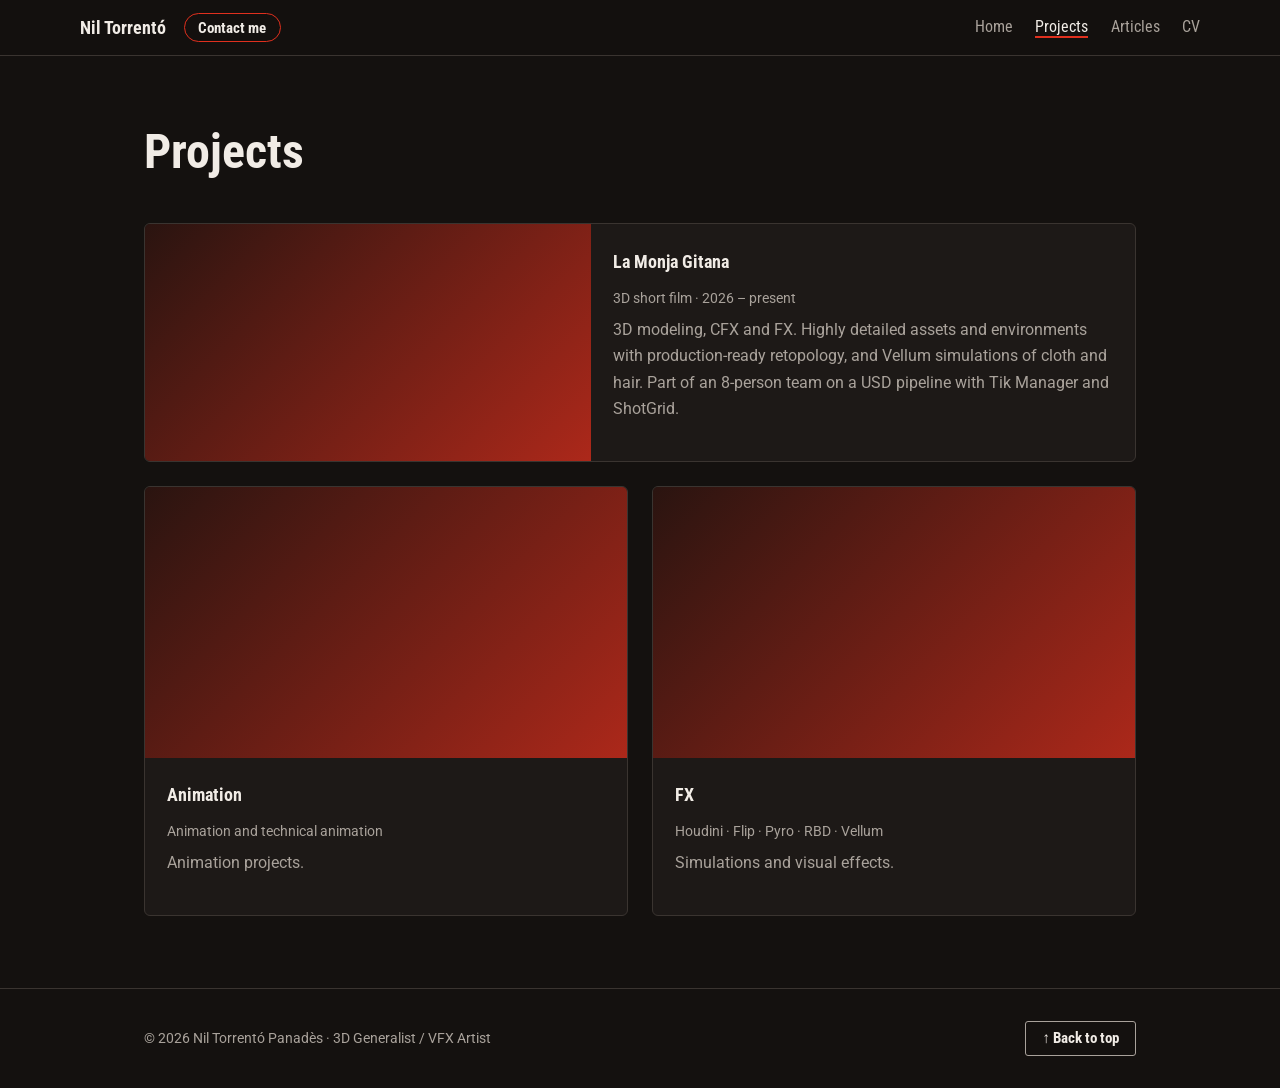
==== projects.html @ 7f0f0957 "Add files via upload" ====
<!DOCTYPE html>
<html lang="en">
<head>
  <meta charset="utf-8">
  <meta name="viewport" content="width=device-width, initial-scale=1">
  <title>Projects — Nil Torrentó Panadès</title>
  <meta name="description" content="Portfolio of Nil Torrentó Panadès, 3D Generalist and VFX Artist. Houdini FX, modeling, lookdev and technical animation.">
  <meta name="theme-color" content="#14110f">
  <link rel="preconnect" href="https://fonts.googleapis.com">
  <link rel="preconnect" href="https://fonts.gstatic.com" crossorigin>
  <link href="https://fonts.googleapis.com/css2?family=Roboto+Condensed:wght@300;400;700&family=Roboto:wght@400;500&display=swap" rel="stylesheet">
  <link rel="stylesheet" href="css/style.css">
</head>
<body>
<header class="site-header">
  <div class="header-left">
    <a class="brand" href="index.html">Nil Torrentó</a>
    <a class="contact-link" href="contact.html">Contact me</a>
  </div>
  <nav aria-label="Main navigation">
    <a href="index.html">Home</a>
    <a href="projects.html" aria-current="page">Projects</a>
    <a href="articles.html">Articles</a>
    <a href="cv.html">CV</a>
  </nav>
</header>
<main>
  <section class="page-top">
    <div class="wrap">
      <h1 class="page-title">Projects</h1>
    </div>
  </section>
  <section style="border-top:0;padding-top:0">
    <div class="wrap">
      <div class="projects">
        <a class="project featured" href="la-monja-gitana.html">
          <div class="thumb" role="img" aria-label="La Monja Gitana project image"></div>
          <div class="info">
            <h3>La Monja Gitana</h3>
            <p class="meta">3D short film · 2026 – present</p>
            <p>3D modeling, CFX and FX. Highly detailed assets and environments with production-ready retopology, and Vellum simulations of cloth and hair. Part of an 8-person team on a USD pipeline with Tik Manager and ShotGrid.</p>
          </div>
        </a>
        <a class="project" href="animacio.html">
          <div class="thumb" role="img" aria-label="Animation"></div>
          <div class="info"><h3>Animation</h3><p class="meta">Animation and technical animation</p><p>Animation projects.</p></div>
        </a>
        <a class="project" href="fx.html">
          <div class="thumb" role="img" aria-label="FX"></div>
          <div class="info"><h3>FX</h3><p class="meta">Houdini · Flip · Pyro · RBD · Vellum</p><p>Simulations and visual effects.</p></div>
        </a>
      </div>
    </div>
  </section>
</main>
<footer class="site-footer">
  <div class="wrap footer-row"><span>© 2026 Nil Torrentó Panadès · 3D Generalist / VFX Artist</span><a class="to-top" href="#">&uarr; Back to top</a></div>
</footer>
<script src="code/scroll.js"></script>
</body>
</html>
---- css/style.css ----
:root {
  --bg: #14110f;
  --panel: #1d1917;
  --line: #3a3430;
  --text: #f1ece6;
  --muted: #a9a29b;
  --ember: #e0301e;
  --glow: #fff5f0;
  --head: "Roboto Condensed", "Arial Narrow", sans-serif;
  --body: "Roboto", Arial, sans-serif;
}
* { box-sizing: border-box; }
html { scroll-behavior: smooth; scroll-padding-top: 64px; }
body { margin: 0; background: var(--bg); color: var(--text); font: 400 1rem/1.65 var(--body); }
a { color: inherit; }
:focus-visible { outline: 2px solid var(--glow); outline-offset: 3px; }
.wrap { max-width: 1040px; margin: 0 auto; padding: 0 1.5rem; }
section { padding: 4.5rem 0; border-top: 1px solid var(--line); }
h1, h2, h3 { font-family: var(--head); margin: 0; }
h2 { font-size: 2rem; font-weight: 700; margin-bottom: 1.5rem; }
h3 { font-size: 1.15rem; font-weight: 700; margin: 1.75rem 0 .6rem; }
h3:first-child { margin-top: 0; }
p { max-width: 62ch; margin: 0 0 1rem; color: var(--muted); }
strong { color: var(--text); }
code { background: var(--panel); padding: .1em .4em; border-radius: 3px; font-size: .9em; }
.meta { font-size: .9rem; margin-bottom: .4rem; }

/* Capçalera */
.site-header { position: sticky; top: 0; z-index: 10; display: flex; justify-content: space-between; align-items: center; gap: 1rem; flex-wrap: wrap; padding: .8rem 1.5rem; background: rgba(20,17,15,.92); backdrop-filter: blur(8px); border-bottom: 1px solid var(--line); }
.brand { font: 700 1.15rem var(--head); text-decoration: none; }
.site-header nav { display: flex; gap: 1.4rem; flex-wrap: wrap; }
.site-header nav a { font: 400 1rem var(--head); text-decoration: none; color: var(--muted); }
.site-header nav a:hover { color: var(--text); }

/* Hero: foc, com la capçalera del CV */
.hero { position: relative; padding: 7rem 0 5rem; border-top: 0; overflow: hidden;
  background:
    radial-gradient(ellipse 55% 70% at 78% 20%, rgba(255,122,46,.55), transparent 65%),
    radial-gradient(ellipse 45% 60% at 60% 0%, rgba(224,48,30,.75), transparent 70%),
    radial-gradient(ellipse 40% 50% at 95% 70%, rgba(150,20,10,.55), transparent 70%),
    var(--bg);
  /* Per posar una imatge: afegeix url("../images/fx/hero.jpg") com a primera capa */
}
.hero h1 { display: block; }
.hero .name { display: block; font-weight: 300; font-size: clamp(2.2rem, 7vw, 4.6rem); text-transform: uppercase; line-height: 1.05; }
.hero .role { display: block; margin-top: .4rem; font-weight: 700; font-size: clamp(1.1rem, 3.6vw, 2.2rem); letter-spacing: .14em; text-transform: uppercase; }
.lead { font-size: 1.2rem; color: var(--text); max-width: 54ch; margin: 2rem 0; }
.lead.small { font-size: 1.05rem; margin: 0 0 1rem; color: var(--muted); }
.hero-links { display: flex; gap: .75rem; flex-wrap: wrap; }

.btn { display: inline-block; padding: .65rem 1.3rem; color: #fff; text-decoration: none; font: 700 1rem var(--head); border: 1px solid var(--ember); border-radius: 3px; cursor: pointer; }
.btn:hover { background: var(--glow); border-color: var(--glow); color: #14110f; }
.btn.ghost { background: transparent; color: var(--text); border-color: var(--muted); }
.btn.ghost:hover { background: var(--text); border-color: var(--text); color: var(--bg); }
.btn.small { padding: .4rem .9rem; font-size: .95rem; }

.two-col { display: grid; grid-template-columns: 1fr 1fr; gap: 3rem; }
.skills { margin: 0; padding-left: 1.1rem; color: var(--muted); }
.skills li { margin-bottom: .35rem; }

/* Projectes */
.projects { display: grid; grid-template-columns: repeat(2, 1fr); gap: 1.5rem; }
.project { display: flex; flex-direction: column; background: var(--panel); border: 1px solid var(--line); border-radius: 6px; overflow: hidden; text-decoration: none; }
.project:hover { border-color: var(--glow); }
.project.featured { grid-column: 1 / -1; flex-direction: row; }
.thumb { flex: 0 0 auto; aspect-ratio: 16 / 9; background: linear-gradient(135deg, #2a1410, var(--ember) 140%); }
.featured .thumb { width: 45%; aspect-ratio: auto; min-height: 220px; }
.info { padding: 1.4rem; }
.info h3 { margin-top: 0; }

/* Visor */
.sub { margin-bottom: 1.5rem; }
.viewer-box { position: relative; height: min(60vh, 520px); background: radial-gradient(circle at 50% 40%, #2a2320, #0e0c0b); border: 1px solid var(--line); border-radius: 6px; overflow: hidden; }
.viewer-box.over { border-color: var(--glow); }
model-viewer { width: 100%; height: 100%; --poster-color: transparent; }
.viewer-empty { position: absolute; inset: 0; display: grid; place-items: center; text-align: center; padding: 1rem; color: var(--muted); pointer-events: none; }
.viewer-empty[hidden] { display: none; }
.viewer-bar { display: flex; align-items: center; gap: .75rem; flex-wrap: wrap; margin-top: 1rem; }
.viewer-bar label:not(.btn) { color: var(--muted); }
select { background: var(--panel); color: var(--text); border: 1px solid var(--line); border-radius: 3px; padding: .45rem .7rem; font: inherit; max-width: 100%; }

/* Articles */
.empty { padding: 2rem; border: 1px dashed var(--line); border-radius: 6px; }
.empty p { margin: 0; }

/* CV */
.cv-head { display: flex; justify-content: space-between; align-items: baseline; gap: 1rem; flex-wrap: wrap; margin-bottom: 1.5rem; }
.cv-head h2 { margin: 0; }
.role-line { margin-bottom: .1rem; color: var(--text); }
.tags { display: flex; flex-wrap: wrap; gap: .5rem; }
.tags span { padding: .2rem .7rem; border: 1px solid var(--line); border-radius: 999px; font-size: .9rem; color: var(--text); }

.mail { font: 300 clamp(1.4rem, 4vw, 2.2rem) var(--head); color: var(--glow); text-decoration: none; border-bottom: 1px solid currentColor; }
.mail:hover { color: var(--text); }
#contacte .hero-links { margin-top: 2rem; }
.site-footer { padding: 2rem 0; border-top: 1px solid var(--line); color: var(--muted); font-size: .9rem; }

@media (max-width: 760px) {
  .two-col, .projects { grid-template-columns: 1fr; gap: 2rem; }
  .project.featured { flex-direction: column; }
  .featured .thumb { width: 100%; aspect-ratio: 16 / 9; min-height: 0; }
  section { padding: 3rem 0; }
  .hero { padding: 4.5rem 0 3.5rem; }
}
@media (prefers-reduced-motion: reduce) { html { scroll-behavior: auto; } }

/* Reel under the name and role */
.hero { padding: 6rem 0 4.5rem; }
.reel { margin: 2.5rem 0 0; max-width: 960px; aspect-ratio: 16 / 9; background: #000; border: 1px solid var(--line); border-radius: 6px; overflow: hidden; box-shadow: 0 20px 60px rgba(0,0,0,.45); }
.reel video, .reel iframe { display: block; width: 100%; height: 100%; border: 0; object-fit: contain; }

.reel-link { margin: .8rem 0 0; font-size: .9rem; }
.reel-link a { color: var(--muted); }
.reel-link a:hover { color: var(--glow); }

/* Inner pages */
.page-top { padding: 3.5rem 0 2rem; border-top: 0; }
.page-title { font-size: clamp(2rem, 5vw, 3rem); font-weight: 700; }
.page-top .sub { margin: 1rem 0 0; }
.cv-head { align-items: center; }
.site-header nav a[aria-current="page"] { color: var(--text); border-bottom: 2px solid var(--ember); }
@media (max-width: 760px) { .hero { padding: 4rem 0 3rem; } }

/* Hero: big role, small name, intro text on the right */
.hero-grid { display: grid; grid-template-columns: 1.5fr 1fr; gap: 3rem; align-items: end; }
.hero .name { font-weight: 400; font-size: clamp(.95rem, 1.8vw, 1.25rem); letter-spacing: .22em; margin-bottom: 1rem; }
.hero .role { margin-top: 0; font-weight: 700; font-size: clamp(2.8rem, 9vw, 6.6rem); line-height: .98; letter-spacing: .01em; }
.hero-side .lead { margin: 0 0 1.5rem; font-size: 1.1rem; }
.reel { max-width: none; margin-top: 3.5rem; }

/* Projects carousel */
.carousel-head { display: flex; justify-content: space-between; align-items: center; gap: 1rem; margin-bottom: 1.5rem; }
.carousel-head h2 { margin: 0; }
.carousel-nav { display: flex; gap: .5rem; }
.car-btn { width: 2.6rem; height: 2.6rem; border-radius: 50%; border: 1px solid var(--muted); background: transparent; color: var(--text); font-size: 1.2rem; cursor: pointer; }
.car-btn:hover:not(:disabled) { background: var(--text); color: var(--bg); }
.car-btn:disabled { opacity: .3; cursor: default; }
.carousel { display: flex; gap: 1.25rem; overflow-x: auto; scroll-snap-type: x mandatory; padding-bottom: 1rem; scrollbar-width: thin; scrollbar-color: var(--line) transparent; }
.slide { flex: 0 0 min(340px, 82%); scroll-snap-align: start; display: flex; flex-direction: column; background: var(--panel); border: 1px solid var(--line); border-radius: 6px; overflow: hidden; text-decoration: none; }
a.slide:hover { border-color: var(--glow); }
.slide.soon { opacity: .55; }
.slide .thumb { aspect-ratio: 16 / 10; }
.slide:nth-child(2) .thumb { background: linear-gradient(135deg, #1a1d2b, #3b5bdb 140%); }
.slide:nth-child(3) .thumb { background: linear-gradient(135deg, #2a1810, var(--glow) 140%); }
.slide:nth-child(n+4) .thumb { background: linear-gradient(135deg, #1d1917, #3a3430); }
@media (max-width: 760px) { .hero-grid { grid-template-columns: 1fr; gap: 1.75rem; } .reel { margin-top: 2.5rem; } }
@media (prefers-reduced-motion: reduce) { .carousel { scroll-behavior: auto; } }

/* Reel fallback for local (file://) preview */
.reel-fallback { position: relative; display: block; width: 100%; height: 100%; text-decoration: none; }
.reel-fallback img { width: 100%; height: 100%; object-fit: cover; display: block; }
.reel-fallback .play { position: absolute; inset: 0; margin: auto; width: 4.5rem; height: 4.5rem; display: grid; place-items: center; border-radius: 50%; background: var(--ember); color: #fff; font-size: 1.6rem; padding-left: .2rem; }
.reel-fallback:hover .play { background: var(--glow); color: #14110f; }
.reel-fallback .note { position: absolute; left: 0; right: 0; bottom: 0; padding: .6rem 1rem; font-size: .85rem; color: var(--text); background: rgba(20,17,15,.8); }

/* Hero title: "3D GENERALIST" on one line, "& VFX ARTIST" on the next */
.hero-grid { grid-template-columns: minmax(0, 1.65fr) minmax(280px, 1fr); }
.hero .role { font-size: clamp(2.3rem, 7.4vw, 5.2rem); }
.hero .role .l { display: block; white-space: nowrap; }
.hero-side .hero-links { display: grid; grid-template-columns: 1fr 1fr; gap: .6rem; }
.hero-side .btn { text-align: center; }

/* Carousels */
.carousel-block.no-scroll .carousel-nav { display: none; }
.carousel-block + .carousel-block { margin-top: 0; }
.slide.feature { flex: 0 0 100%; flex-direction: row; }
.feature .thumb { flex: 0 0 55%; aspect-ratio: auto; min-height: 300px; }
.feature .info { align-self: center; padding: 2rem; }
.feature .info h3 { font-size: 1.8rem; }
.feature .more { font: 700 1rem var(--head); color: var(--glow); }
.slide.feature.soon .thumb { background: linear-gradient(135deg, #1d1917, #3a3430); }
@media (max-width: 760px) {
  .hero-side .hero-links { grid-template-columns: 1fr 1fr; }
  .slide.feature { flex-direction: column; }
  .feature .thumb { flex: none; width: 100%; aspect-ratio: 16 / 10; min-height: 0; }
  .feature .info { padding: 1.4rem; }
}

/* Header left: brand + Contact me */
.header-left { display: flex; align-items: center; gap: 1.1rem; flex-wrap: wrap; }
.contact-link { font: 700 .95rem var(--head); text-decoration: none; padding: .3rem .85rem; border: 1px solid var(--ember); border-radius: 999px; color: var(--text); }
.contact-link:hover { background: var(--ember); }

/* Hero: intro text to the right, aligned with the title block */
.hero-grid { align-items: center; }
.hero-side .lead { margin: 0; padding-left: 1.4rem; border-left: 2px solid var(--ember); }
/* Buttons above the reel, in a row */
.hero-actions { display: flex; flex-wrap: wrap; gap: .75rem; margin-top: 2.5rem; }
.hero-actions + .reel { margin-top: 1.25rem; }

/* Footer back-to-top */
.footer-row { display: flex; justify-content: space-between; align-items: center; gap: 1rem; flex-wrap: wrap; }
.to-top { font: 700 .95rem var(--head); text-decoration: none; padding: .45rem 1rem; border: 1px solid var(--muted); border-radius: 3px; color: var(--text); }
.to-top:hover { background: var(--text); color: var(--bg); border-color: var(--text); }
@media (max-width: 760px) { .hero-actions { margin-top: 1.75rem; } }

/* First screen: centered name, title and intro. Buttons and reel sit below the fold. */
.hero { min-height: calc(100vh - 58px); min-height: calc(100svh - 58px); display: flex; align-items: center; justify-content: center; text-align: center; padding: 4rem 0; }
.hero .wrap { position: relative; z-index: 2; }
.hero .name { margin-bottom: 1.25rem; }
.hero .role { font-size: clamp(2.4rem, 9vw, 7.2rem); }
.hero .lead { max-width: 52ch; margin: 2rem auto 0; padding: 0; border: 0; font-size: 1.15rem; }
.scroll-cue { position: absolute; bottom: 1.5rem; left: 50%; transform: translateX(-50%); z-index: 2; font-size: 1.6rem; line-height: 1; color: var(--muted); text-decoration: none; }
.scroll-cue:hover { color: var(--text); }
.showreel { padding: 4rem 0 4.5rem; border-top: 0; }
.hero-actions { justify-content: center; margin-top: 0; }
.hero-actions + .reel { margin-top: 1.5rem; }
/* Optional background video for the first screen */
.hero-bg { position: absolute; inset: 0; width: 100%; height: 100%; object-fit: cover; z-index: 0; }
.hero.has-bg::before { content: ""; position: absolute; inset: 0; z-index: 1; background: rgba(20,17,15,.55); }

/* Header like a portfolio bar: name, Contact me button, mail and LinkedIn icons */
html { scroll-behavior: auto; }  /* scrolling is animated by code/scroll.js */
.site-header { padding-left: max(1.5rem, calc((100vw - 1040px) / 2 + 1.5rem)); padding-right: max(1.5rem, calc((100vw - 1040px) / 2 + 1.5rem)); }
.header-left { gap: .9rem; }
.brand { color: var(--glow); text-transform: uppercase; letter-spacing: .14em; font-size: 1rem; }
.contact-link { background: var(--ember); border: 1px solid var(--ember); border-radius: 4px; text-transform: uppercase; letter-spacing: .08em; padding: .4rem 1rem; color: #fff; }
.contact-link:hover { background: var(--glow); border-color: var(--glow); color: #14110f; }
.icon-link { display: inline-grid; place-items: center; width: 2rem; height: 2rem; color: var(--muted); }
.icon-link svg { width: 1.2rem; height: 1.2rem; }
.icon-link:hover { color: var(--glow); }

/* First screen: text aligned to the left, vertically centered */
.hero { justify-content: flex-start; text-align: left; }
.hero .wrap { width: 100%; }
.hero .lead { margin: 2rem 0 0; }

/* Header: full width (name left, menu right), original name + pill style */
.site-header { padding-left: 5rem; padding-right: 5rem; }
.header-left { gap: 1.1rem; }
.brand { color: var(--text); text-transform: none; letter-spacing: 0; font: 700 1.15rem var(--head); }
.contact-link { background: transparent; border: 1px solid var(--ember); border-radius: 999px; text-transform: none; letter-spacing: 0; padding: .3rem .85rem; font: 700 .95rem var(--head); color: var(--text); }
.contact-link:hover { background: var(--ember); border-color: var(--ember); color: #fff; }

/* First screen: text at the far left, aligned with the name in the header */
.hero .wrap { max-width: none; margin: 0; padding: 0 5rem; }
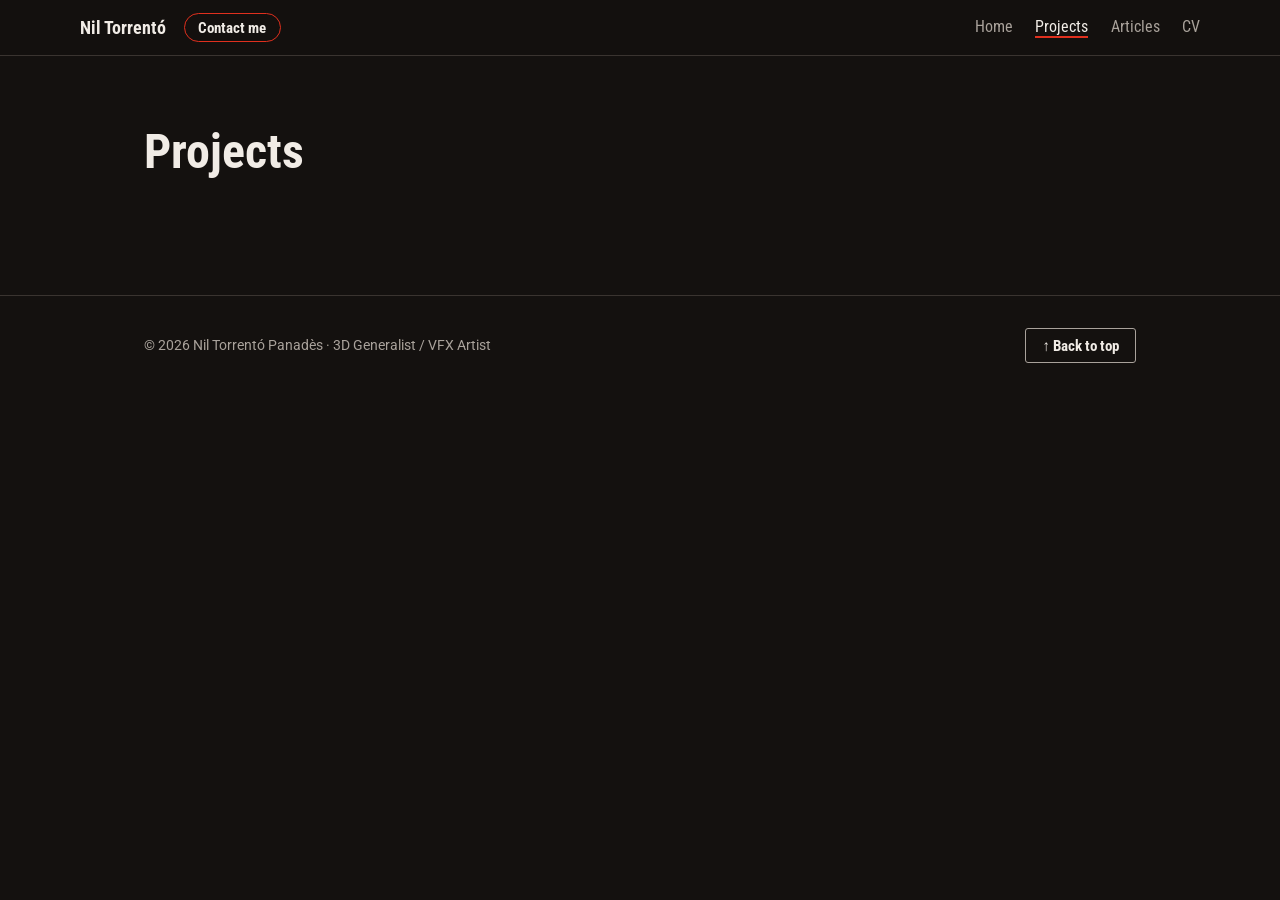
==== commit f6751738: "Connect project data to projects page" ====
--- a/projects.html
+++ b/projects.html
@@ -32,30 +32,15 @@
   </section>
   <section style="border-top:0;padding-top:0">
     <div class="wrap">
-      <div class="projects">
-        <a class="project featured" href="la-monja-gitana.html">
-          <div class="thumb" role="img" aria-label="La Monja Gitana project image"></div>
-          <div class="info">
-            <h3>La Monja Gitana</h3>
-            <p class="meta">3D short film · 2026 – present</p>
-            <p>3D modeling, CFX and FX. Highly detailed assets and environments with production-ready retopology, and Vellum simulations of cloth and hair. Part of an 8-person team on a USD pipeline with Tik Manager and ShotGrid.</p>
-          </div>
-        </a>
-        <a class="project" href="animacio.html">
-          <div class="thumb" role="img" aria-label="Animation"></div>
-          <div class="info"><h3>Animation</h3><p class="meta">Animation and technical animation</p><p>Animation projects.</p></div>
-        </a>
-        <a class="project" href="fx.html">
-          <div class="thumb" role="img" aria-label="FX"></div>
-          <div class="info"><h3>FX</h3><p class="meta">Houdini · Flip · Pyro · RBD · Vellum</p><p>Simulations and visual effects.</p></div>
-        </a>
-      </div>
+      <div class="projects" id="all-projects-page"></div>
     </div>
   </section>
 </main>
 <footer class="site-footer">
   <div class="wrap footer-row"><span>© 2026 Nil Torrentó Panadès · 3D Generalist / VFX Artist</span><a class="to-top" href="#">&uarr; Back to top</a></div>
 </footer>
+<script src="code/projects.js"></script>
+<script src="code/home.js"></script>
 <script src="code/scroll.js"></script>
 </body>
 </html>
--- a/css/style.css
+++ b/css/style.css
@@ -234,3 +234,25 @@
 
 /* First screen: text at the far left, aligned with the name in the header */
 .hero .wrap { max-width: none; margin: 0; padding: 0 5rem; }
+
+/* Fade the bottom of the hero video into the page background */
+.hero.has-bg::after {
+  content: "";
+  position: absolute;
+  left: 0; right: 0; bottom: 0;
+  height: 45%;
+  z-index: 1;
+  pointer-events: none;
+  background: linear-gradient(to bottom, rgba(20,17,15,0) 0%, rgba(20,17,15,.6) 55%, var(--bg) 100%);
+}
+
+/* Real thumbnails: the card keeps its size, the image scales down to fit inside it */
+.thumb { position: relative; overflow: hidden; }
+.thumb img { position: absolute; inset: 0; width: 100%; height: 100%; object-fit: contain; object-position: center; display: block; }
+.thumb:has(> img) { background: #0e0c0b; }
+
+/* Side-by-side cards (desktop): image at the top, text next to it */
+@media (min-width: 761px) {
+  .feature .thumb:has(> img),
+  .featured .thumb:has(> img) { align-self: flex-start; }
+}
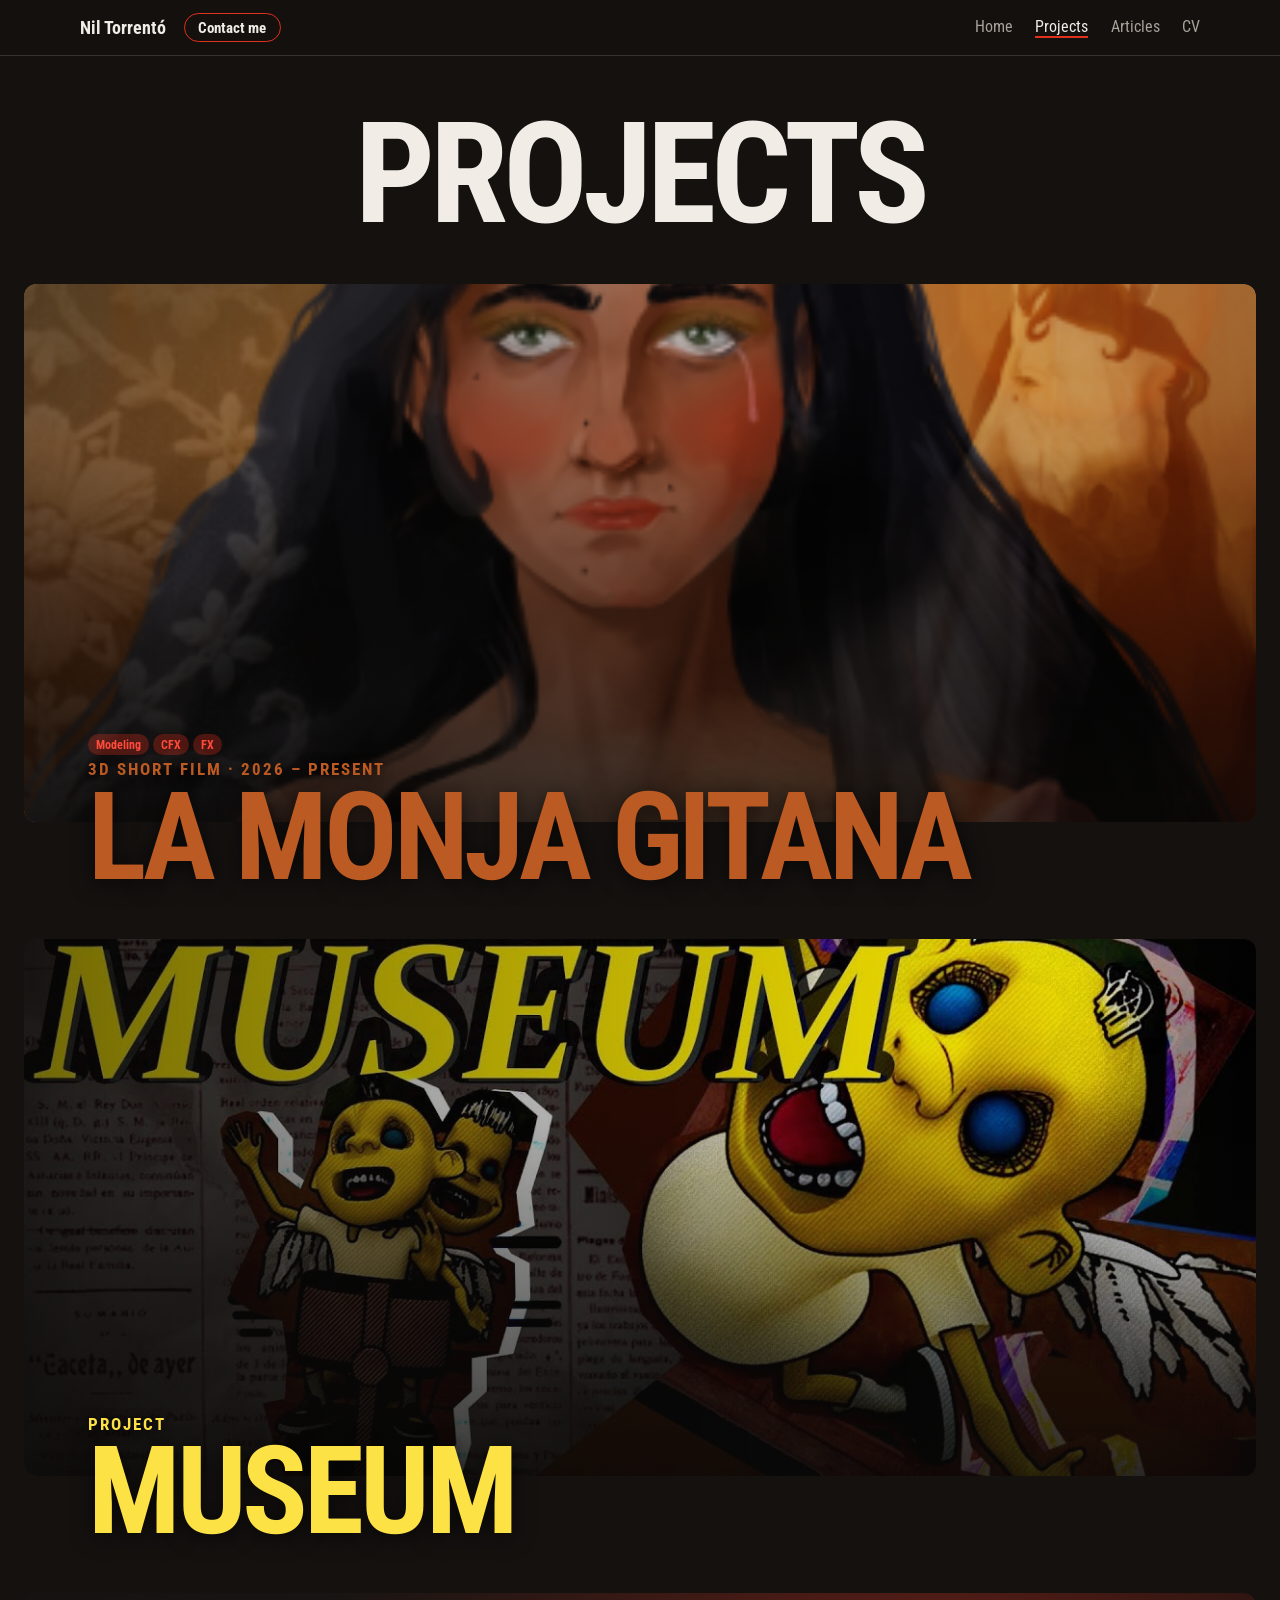
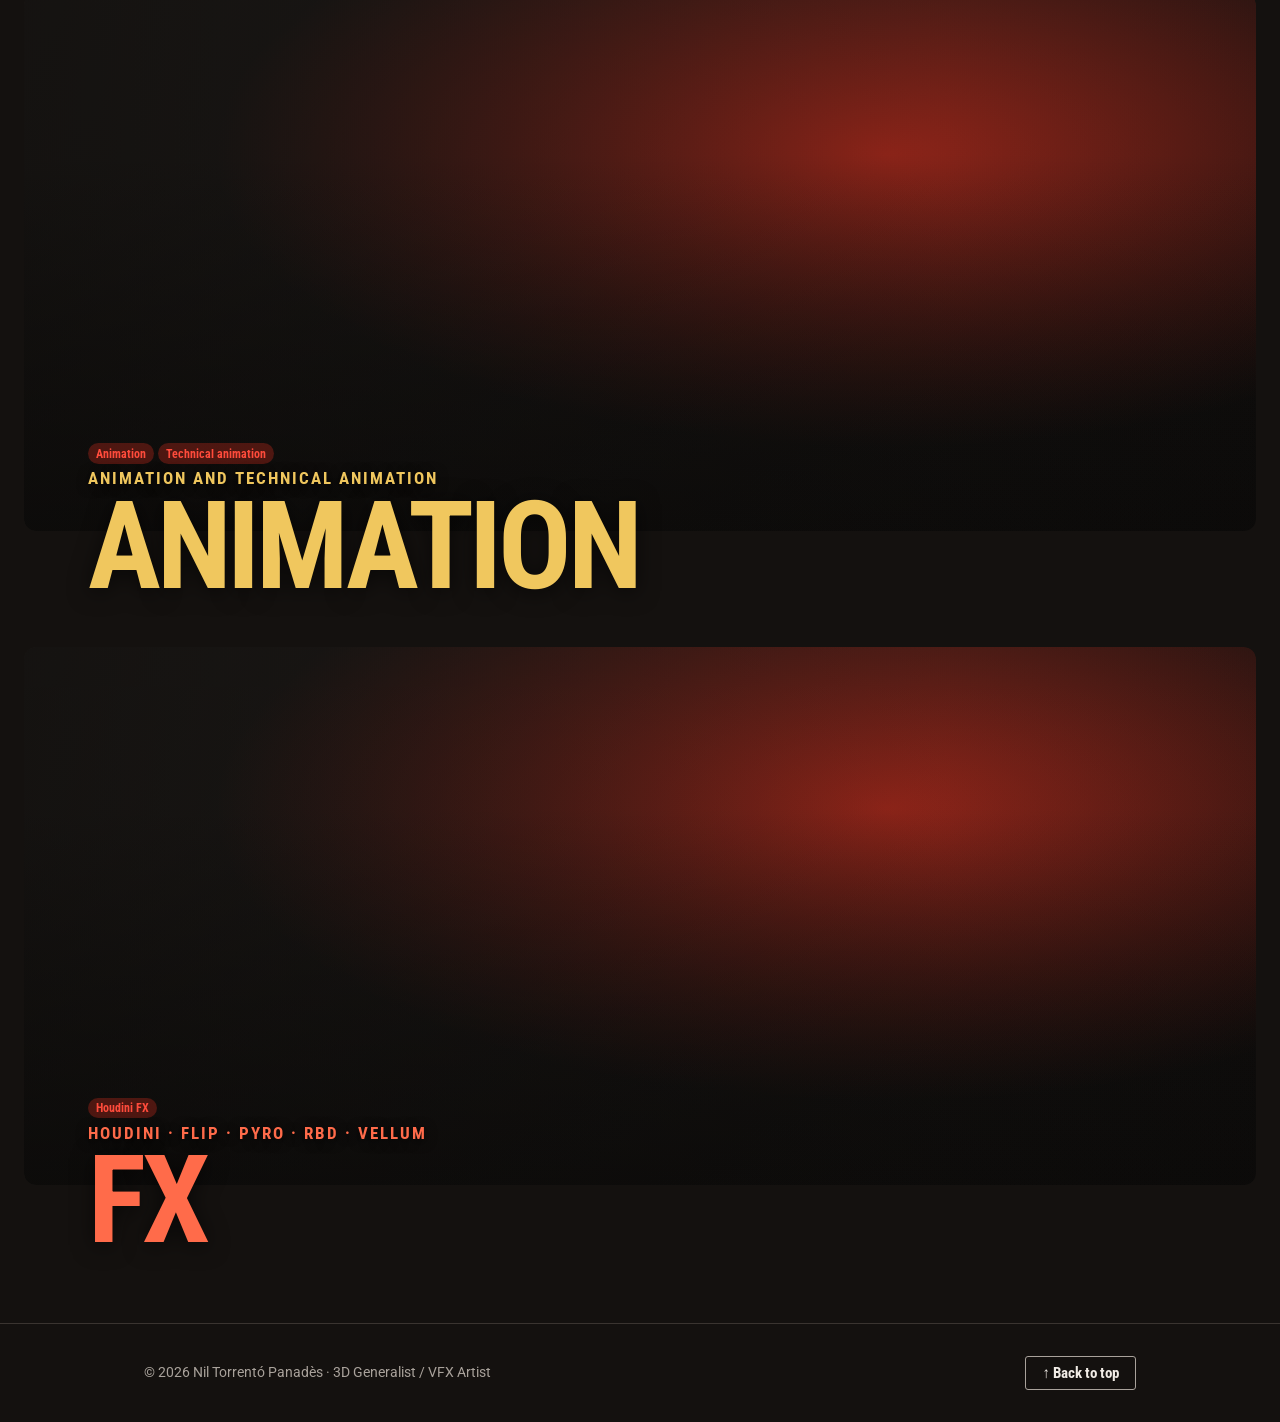
==== commit 557a3bf1: "He fet moltes coses" ====
--- a/projects.html
+++ b/projects.html
@@ -24,16 +24,14 @@
     <a href="cv.html">CV</a>
   </nav>
 </header>
-<main>
+<main class="projects-page">
   <section class="page-top">
     <div class="wrap">
       <h1 class="page-title">Projects</h1>
     </div>
   </section>
   <section style="border-top:0;padding-top:0">
-    <div class="wrap">
-      <div class="projects" id="all-projects-page"></div>
-    </div>
+    <div class="projects-showcase" id="all-projects-page"></div>
   </section>
 </main>
 <footer class="site-footer">
--- a/css/style.css
+++ b/css/style.css
@@ -48,7 +48,7 @@
 .lead.small { font-size: 1.05rem; margin: 0 0 1rem; color: var(--muted); }
 .hero-links { display: flex; gap: .75rem; flex-wrap: wrap; }
 
-.btn { display: inline-block; padding: .65rem 1.3rem; color: #fff; text-decoration: none; font: 700 1rem var(--head); border: 1px solid var(--ember); border-radius: 3px; cursor: pointer; }
+.btn { display: inline-block; padding: .65rem 1.3rem; color: #fff; background: transparent; text-decoration: none; font: 700 1rem var(--head); border: 1px solid var(--ember); border-radius: 3px; cursor: pointer; }
 .btn:hover { background: var(--glow); border-color: var(--glow); color: #14110f; }
 .btn.ghost { background: transparent; color: var(--text); border-color: var(--muted); }
 .btn.ghost:hover { background: var(--text); border-color: var(--text); color: var(--bg); }
@@ -66,7 +66,7 @@
 .thumb { flex: 0 0 auto; aspect-ratio: 16 / 9; background: linear-gradient(135deg, #2a1410, var(--ember) 140%); }
 .featured .thumb { width: 45%; aspect-ratio: auto; min-height: 220px; }
 .info { padding: 1.4rem; }
-.info h3 { margin-top: 0; }
+.info h3 { margin-top: 0; color: var(--project-title-color, inherit); }
 
 /* Visor */
 .sub { margin-bottom: 1.5rem; }
@@ -108,6 +108,8 @@
 .hero { padding: 6rem 0 4.5rem; }
 .reel { margin: 2.5rem 0 0; max-width: 960px; aspect-ratio: 16 / 9; background: #000; border: 1px solid var(--line); border-radius: 6px; overflow: hidden; box-shadow: 0 20px 60px rgba(0,0,0,.45); }
 .reel video, .reel iframe { display: block; width: 100%; height: 100%; border: 0; object-fit: contain; }
+.reel iframe[hidden], .reel-fallback[hidden], .reel-placeholder[hidden] { display: none; }
+.reel-placeholder { width: 100%; height: 100%; display: grid; place-content: center; padding: 2rem; background: radial-gradient(ellipse at center, #2a2320, #0e0c0b); color: var(--text); font: 700 clamp(1.4rem, 4vw, 2.2rem) var(--head); text-align: center; }
 
 .reel-link { margin: .8rem 0 0; font-size: .9rem; }
 .reel-link a { color: var(--muted); }
@@ -190,6 +192,9 @@
 
 /* Footer back-to-top */
 .footer-row { display: flex; justify-content: space-between; align-items: center; gap: 1rem; flex-wrap: wrap; }
+.footer-links { display: flex; align-items: center; gap: 1rem; flex-wrap: wrap; }
+.footer-links a { color: var(--muted); text-decoration: none; }
+.footer-links a:hover { color: var(--glow); }
 .to-top { font: 700 .95rem var(--head); text-decoration: none; padding: .45rem 1rem; border: 1px solid var(--muted); border-radius: 3px; color: var(--text); }
 .to-top:hover { background: var(--text); color: var(--bg); border-color: var(--text); }
 @media (max-width: 760px) { .hero-actions { margin-top: 1.75rem; } }
@@ -204,6 +209,8 @@
 .scroll-cue:hover { color: var(--text); }
 .showreel { padding: 4rem 0 4.5rem; border-top: 0; }
 .hero-actions { justify-content: center; margin-top: 0; }
+.reel-choice[aria-pressed="true"] { background: var(--ember); border-color: var(--ember); }
+.reel-choice[aria-pressed="true"]:hover { background: var(--glow); border-color: var(--glow); }
 .hero-actions + .reel { margin-top: 1.5rem; }
 /* Optional background video for the first screen */
 .hero-bg { position: absolute; inset: 0; width: 100%; height: 100%; object-fit: cover; z-index: 0; }
@@ -249,6 +256,9 @@
 /* Real thumbnails: the card keeps its size, the image scales down to fit inside it */
 .thumb { position: relative; overflow: hidden; }
 .thumb img { position: absolute; inset: 0; width: 100%; height: 100%; object-fit: contain; object-position: center; display: block; }
+.thumb .project-video { position: absolute; inset: 0; width: 100%; height: 100%; object-fit: cover; opacity: 0; transition: opacity .25s ease; }
+.thumb.is-playing .project-video { opacity: 1; }
+.thumb.is-playing > img { opacity: 0; }
 .thumb:has(> img) { background: #0e0c0b; }
 
 /* Side-by-side cards (desktop): image at the top, text next to it */
@@ -256,3 +266,251 @@
   .feature .thumb:has(> img),
   .featured .thumb:has(> img) { align-self: flex-start; }
 }
+/* Carousel arrows on the sides */
+.carousel-wrap { display: grid; grid-template-columns: 3rem minmax(0, 1fr) 3rem; align-items: stretch; gap: .75rem; }
+.car-side {
+  width: 100%;
+  height: auto;
+  min-height: 100%;
+  border: 0;
+  border-radius: 3px;
+  box-shadow: none;
+  transition: background .25s ease, color .25s ease;
+}
+
+.car-side.car-prev {
+  background: linear-gradient(90deg, rgba(37,37,37,.31), rgba(0,0,0,.0));
+}
+
+.car-side.car-next {
+  background: linear-gradient(270deg, rgba(37,37,37,.31), rgba(0,0,0,.0));
+}
+
+.car-side:hover:not(:disabled) {
+  background: linear-gradient(90deg, rgba(126, 125, 125, 0.30), rgba(20, 17, 15, 0));
+  color: var(--glow);
+}
+
+.car-side.car-next:hover:not(:disabled) {
+  background: linear-gradient(270deg, rgba(126, 125, 125, 0.30), rgba(20, 17, 15, 0));
+}
+.car-side:disabled { visibility: hidden; }
+.carousel-block.no-scroll .car-side { display: none; }
+.carousel-block.no-scroll .carousel { grid-column: 1 / -1; }
+@media (max-width: 760px) { .carousel-wrap { grid-template-columns: 2.4rem minmax(0, 1fr) 2.4rem; gap: .4rem; } }
+
+/* Center one large project and fade the neighboring cards into view. */
+.carousel {
+  --carousel-peek: 10%;
+  gap: 0;
+  padding-bottom: 1rem;
+  scroll-padding-inline: 0;
+}
+.carousel::before,
+.carousel::after {
+  content: "";
+  flex: 0 0 var(--carousel-peek);
+}
+.carousel::after { flex-basis: max(0px, calc(var(--carousel-peek) - 1.25rem)); }
+.carousel .slide {
+  flex: 0 0 80%;
+  margin-right: 1.25rem;
+  scroll-snap-align: center;
+  filter: brightness(.38);
+  opacity: .7;
+  transform: scale(.96);
+  transition: filter .35s ease, opacity .35s ease, transform .35s ease;
+}
+.carousel .slide.is-current {
+  filter: brightness(1);
+  opacity: 1;
+  transform: scale(1);
+}
+#all-projects .slide { flex-direction: row; }
+#all-projects .slide .thumb {
+  flex: 0 0 55%;
+  aspect-ratio: auto;
+  min-height: 300px;
+}
+#all-projects .slide .info { align-self: center; padding: 2rem; }
+
+@media (max-width: 760px) {
+  .carousel { --carousel-peek: 14%; }
+  .carousel::after { flex-basis: max(0px, calc(var(--carousel-peek) - .5rem)); }
+  .carousel .slide { flex-basis: 72%; margin-right: .5rem; }
+  .carousel-wrap { grid-template-columns: 2rem minmax(0, 1fr) 2rem; gap: .35rem; }
+  #all-projects .slide,
+  #featured-projects .slide.feature { flex-direction: column; }
+  #all-projects .slide .thumb,
+  #featured-projects .slide.feature .thumb {
+    flex: none;
+    width: 100%;
+    aspect-ratio: 16 / 10;
+    min-height: 0;
+  }
+  #all-projects .slide .info { padding: 1.4rem; }
+}
+
+@media (prefers-reduced-motion: reduce) {
+  .carousel .slide { transition: none; }
+}
+
+/* Projects page: cinematic horizontal panels, one project per row. */
+.projects-page .page-title {
+  margin: 0;
+  font-size: clamp(3rem, 11vw, 9rem);
+  line-height: .88;
+  letter-spacing: -.035em;
+  text-align: center;
+  text-transform: uppercase;
+}
+.projects-page .page-top { padding-bottom: 3rem; }
+.projects-showcase {
+  display: grid;
+  gap: clamp(1.5rem, 4vw, 3.5rem);
+  width: min(100% - 3rem, 1600px);
+  margin: 0 auto;
+}
+.project.project-showcase {
+  display: block;
+  overflow: visible;
+  border: 0;
+  background: transparent;
+  text-decoration: none;
+}
+.project-visual-link {
+  position: relative;
+  display: block;
+  color: inherit;
+  text-decoration: none;
+  border-radius: 4px;
+  overflow: visible;
+  isolation: isolate;
+  transition: transform .35s ease;
+}
+.project-visual-link:hover {
+  transform: translateY(-3px);
+}
+.project-visual {
+  position: relative;
+  min-height: clamp(320px, 42vw, 560px);
+  overflow: hidden;
+  border-radius: 12px;
+  transition: box-shadow .35s ease;
+}
+.project-visual-link:hover .project-visual,
+.project-visual-link:focus-visible .project-visual {
+  box-shadow: 0 0 28px rgba(224, 48, 30, .3);
+}
+.project-showcase .thumb {
+  position: absolute;
+  inset: 0;
+  width: auto;
+  height: auto;
+  min-height: 0;
+  aspect-ratio: auto;
+  background: transparent;
+  border-radius: inherit;
+}
+.project-showcase .thumb[role="img"] {
+  background:
+    radial-gradient(ellipse at 70% 30%, rgba(224, 48, 30, .65), transparent 55%),
+    linear-gradient(120deg, #24201d, #100e0d);
+}
+.project-showcase .thumb::after {
+  content: "";
+  position: absolute;
+  inset: 0;
+  background:
+    linear-gradient(90deg, rgba(10, 9, 8, .58), rgba(10, 9, 8, .08) 75%),
+    linear-gradient(0deg, rgba(10, 9, 8, .72), transparent 70%);
+}
+.project-showcase .thumb img { object-fit: cover; }
+.project-heading {
+  position: absolute;
+  inset: auto 0 clamp(1.75rem, 3.3vw, 3.25rem);
+  z-index: 1;
+  display: flex;
+  flex-direction: column;
+  align-items: flex-start;
+  gap: .35rem;
+  padding: 0 clamp(1.5rem, 5vw, 5rem);
+}
+.project-showcase .project-title {
+  position: relative;
+  z-index: 2;
+  width: 100%;
+  margin: -.28em 0 0;
+  padding: 0 clamp(1.5rem, 5vw, 5rem);
+  color: var(--project-title-color, var(--glow));
+  font-size: clamp(2.9rem, 9.5vw, 9.5rem);
+  line-height: .82;
+  letter-spacing: -.035em;
+  text-align: left;
+  text-transform: uppercase;
+  text-wrap: balance;
+  text-shadow: 0 3px 22px rgba(0, 0, 0, .6);
+}
+.project-showcase .project-meta {
+  position: relative;
+  z-index: 3;
+  align-self: flex-start;
+  margin: 0;
+  color: var(--project-title-color, var(--glow));
+  font: 700 clamp(.85rem, 1.3vw, 1.1rem) var(--head);
+  letter-spacing: .12em;
+  text-align: left;
+  text-transform: uppercase;
+  text-shadow: 0 2px 12px rgba(0, 0, 0, .8);
+}
+.project-details {
+  display: flex;
+  flex-direction: column;
+  align-items: stretch;
+  gap: .85rem;
+  padding: 1.25rem 0 0;
+}
+.project-roles {
+  position: relative;
+  z-index: 3;
+  display: flex;
+  flex-wrap: wrap;
+  align-self: flex-start;
+  gap: .25rem;
+  flex: 0 0 auto;
+  padding: 0;
+  background: transparent;
+  color: var(--text);
+  font: 700 .75rem var(--head);
+}
+.project-roles span {
+  padding: .2rem .5rem;
+  border: 0;
+  border-radius: 999px;
+  background: rgba(224, 48, 30, .3);
+  color: #ff4b3b;
+}
+@media (max-width: 760px) {
+  .projects-showcase { width: calc(100% - 2rem); gap: 1.25rem; }
+  .project-visual { min-height: min(52vh, 480px); min-height: min(52svh, 480px); }
+  .project-showcase .thumb { inset: 0; }
+  .project-showcase .thumb::after {
+    background: linear-gradient(0deg, rgba(10, 9, 8, .92), rgba(10, 9, 8, .08) 85%);
+  }
+  .project-heading {
+    inset-block-end: 1rem;
+    gap: .25rem;
+    padding-inline: .5rem;
+  }
+  .project-showcase .project-title {
+    font-size: clamp(1.8rem, 8.5vw, 4rem);
+    margin-top: -.2em;
+    padding-inline: .5rem;
+  }
+  .project-details { flex-direction: column; gap: .75rem; padding-top: 1rem; }
+}
+
+@media (prefers-reduced-motion: reduce) {
+  .project-visual-link,
+  .project-visual { transition: none; }
+}
